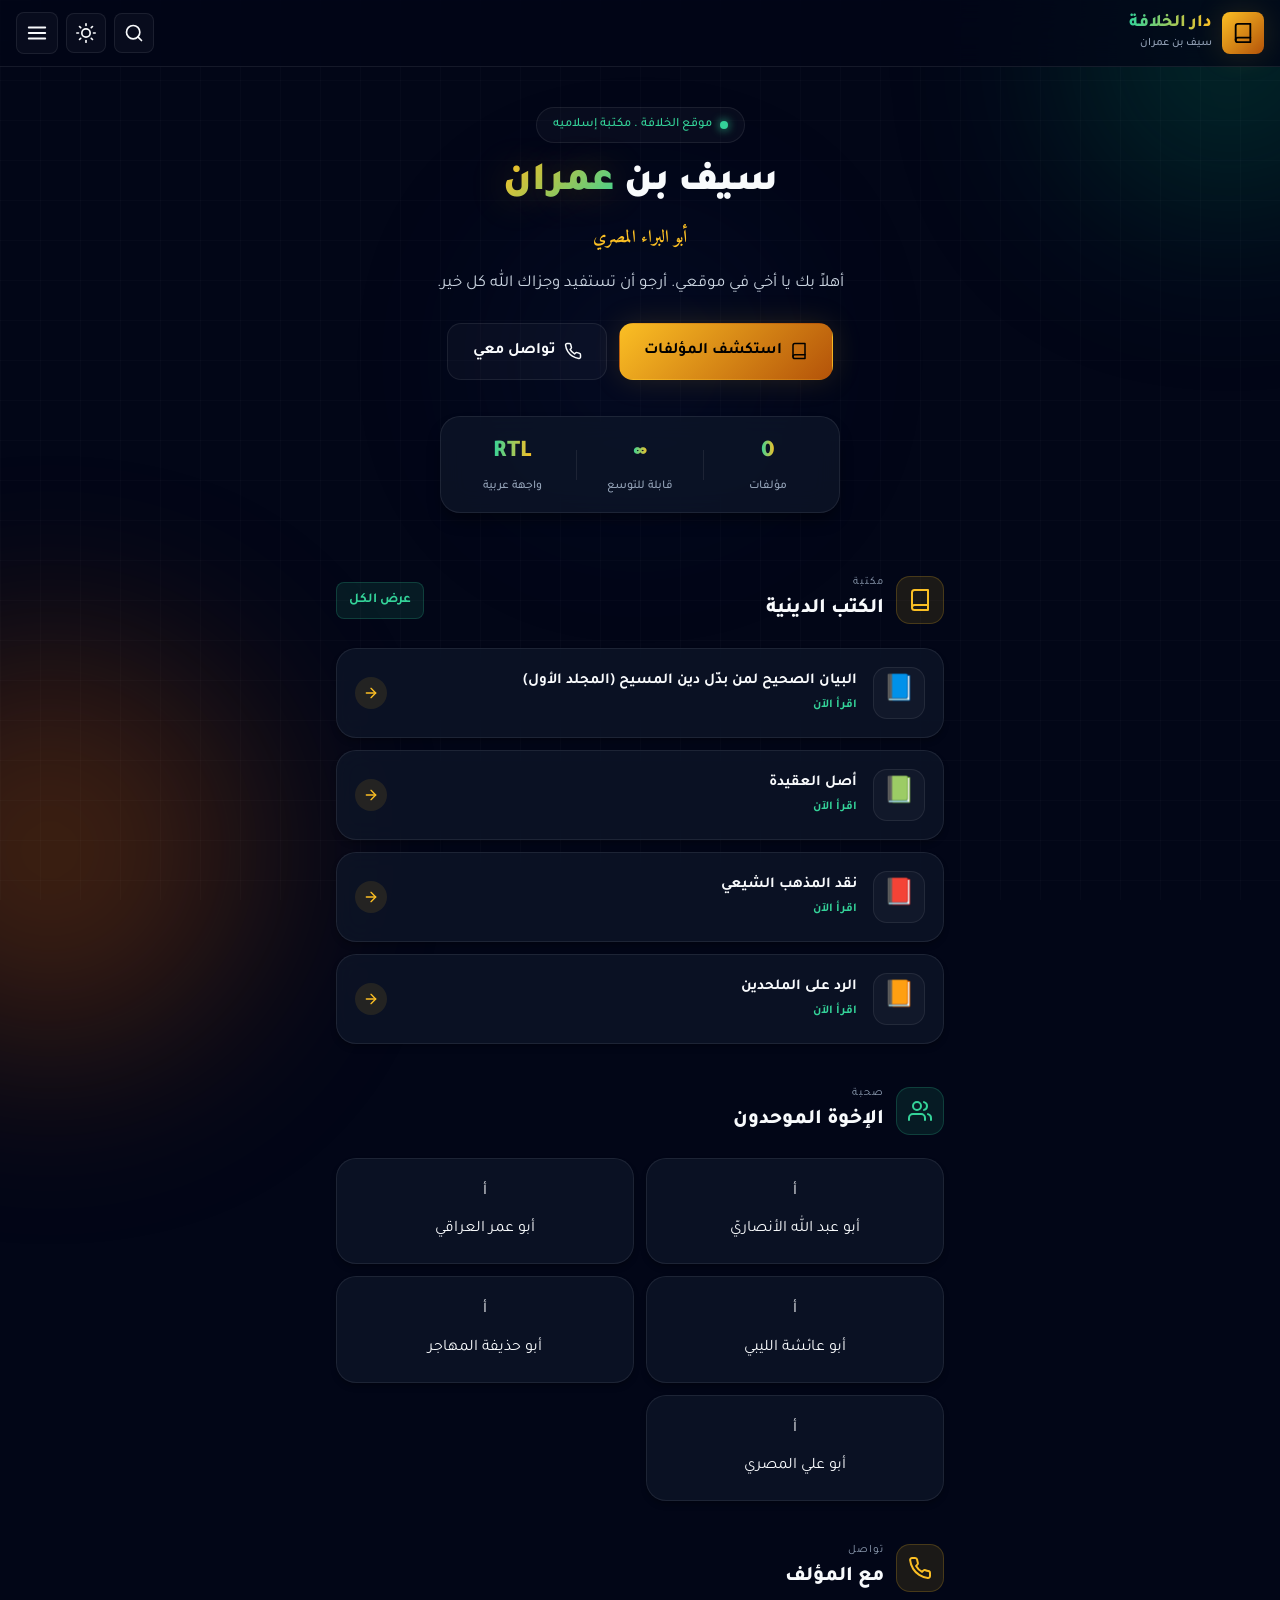
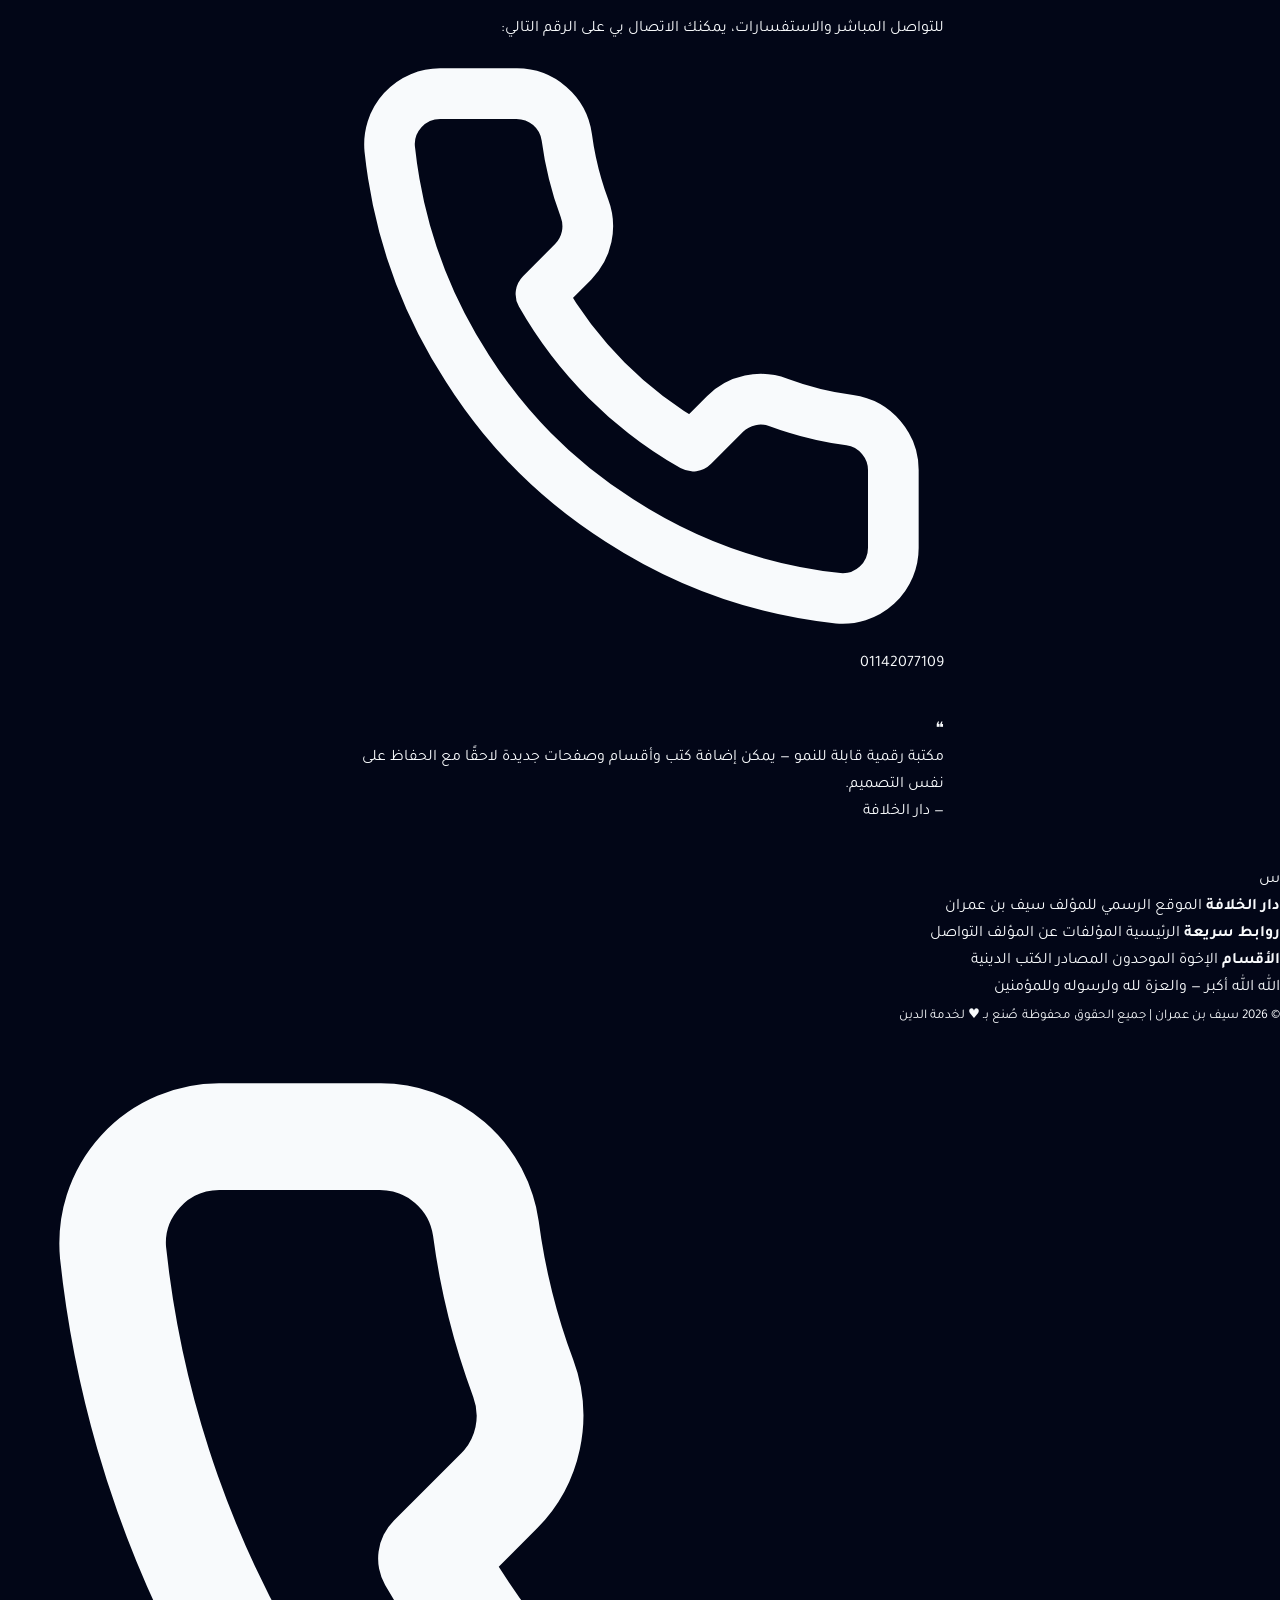
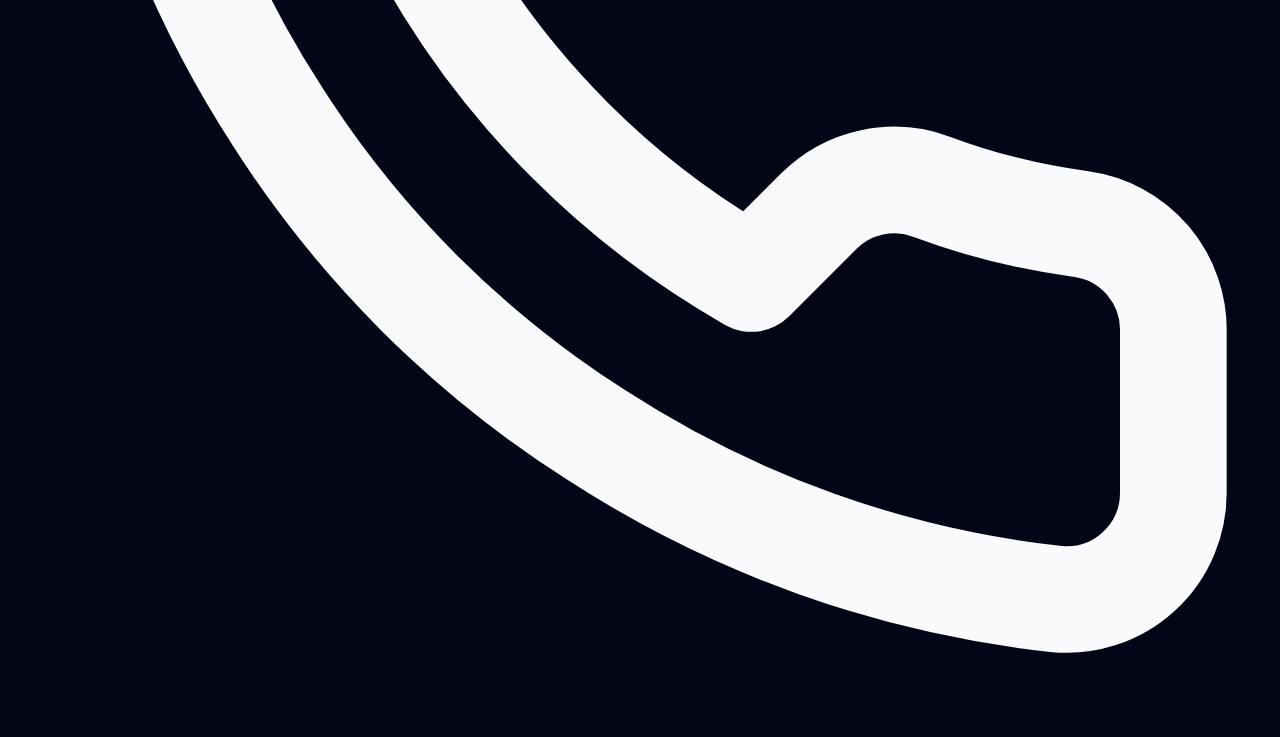
==== index.html @ 4c3873b1 "Update index.html" ====
<!doctype html>
<html lang="ar" dir="rtl">
<head>
    <meta charset="utf-8">
    <meta name="viewport" content="width=device-width, initial-scale=1, maximum-scale=5, viewport-fit=cover">
    <meta name="theme-color" content="#020617">
    <meta name="description" content="الموقع الرسمي للمؤلف سيف بن عمران (أبو البراء المصري) — مكتبة المؤلفات الدينية لدار الخلافة. كتب، بحوث، وصفحات تعريفية.">
    <meta name="author" content="سيف بن عمران">
    <meta name="keywords" content="سيف بن عمران, دار الخلافة, كتب دينية, البيان الصحيح, أصل العقيدة, نقد المذهب الشيعي, أبو البراء المصري">
    
    <!-- Open Graph -->
    <meta property="og:title" content="سيف بن عمران | دار الخلافة">
    <meta property="og:description" content="السلام عليكم ورحمة الله وبركاته ...اهلا بك يا أخي في موقع ( الخلافة ).">
    <meta property="og:type" content="website">
    <meta property="og:locale" content="ar_AR">
    
    <!-- Twitter Card -->
    <meta name="twitter:card" content="summary_large_image">
    <meta name="twitter:title" content="سيف بن عمران | دار الخلافة">
    <meta name="twitter:description" content="مكتبة المؤلفات الدينية لدار الخلافة.">
    
    <title>سيف بن عمران | دار الخلافة</title>
    <meta name="google-site-verification" content="6l58_MC2yCPOhpSE0dXZOY8DzZ9UnEq5woLL2YqtXmM" />
    <!-- الخطوط -->
    <link rel="preconnect" href="https://fonts.googleapis.com">
    <link rel="preconnect" href="https://fonts.gstatic.com" crossorigin>
    <link href="https://fonts.googleapis.com/css2?family=Tajawal:wght@400;500;700;800;900&family=Amiri:wght@400;700&display=swap" rel="stylesheet">
    
    <!-- ملف التصميم الرئيسي -->
    <link rel="stylesheet" href="style.css">
</head>
<body>

    <!-- ==========================================
         شاشة التحميل (Preloader)
         ========================================== -->
    <div id="preloader" class="preloader">
        <div class="preloader-content">
            <div class="preloader-logo">س</div>
            <div class="preloader-bar"><span></span></div>
            <p class="preloader-text">دار الخلافة</p>
        </div>
    </div>

    <!-- ==========================================
         شريط تقدم التمرير (Scroll Progress)
         ========================================== -->
    <div class="scroll-progress" id="scrollProgress"></div>

    <!-- ==========================================
         خلفيات متوهجة متحركة (Ambient Orbs)
         ========================================== -->
    <div class="ambient ambient-1"></div>
    <div class="ambient ambient-2"></div>
    <div class="ambient ambient-3"></div>
    <div class="grid-overlay"></div>

    <!-- ==========================================
         شريط التنقل العلوي (Header)
         ========================================== -->
    <header class="topbar" id="topbar">
        <a href="index.html" class="brand">
            <div class="logo-icon">
                <svg viewBox="0 0 24 24" fill="none" stroke="currentColor" stroke-width="2" stroke-linecap="round" stroke-linejoin="round">
                    <path d="M4 19.5A2.5 2.5 0 0 1 6.5 17H20"/>
                    <path d="M6.5 2H20v20H6.5A2.5 2.5 0 0 1 4 19.5v-15A2.5 2.5 0 0 1 6.5 2z"/>
                </svg>
            </div>
            <div class="logo-text">
                <h1>دار الخلافة</h1>
                <p>سيف بن عمران</p>
            </div>
        </a>
        
        <div class="header-actions">
            <button class="icon-btn" id="searchBtn" aria-label="بحث">
                <svg viewBox="0 0 24 24" fill="none" stroke="currentColor" stroke-width="2" stroke-linecap="round" stroke-linejoin="round">
                    <circle cx="11" cy="11" r="8"/>
                    <line x1="21" y1="21" x2="16.65" y2="16.65"/>
                </svg>
            </button>
            <button class="icon-btn theme-toggle" id="themeToggle" aria-label="تغيير المظهر">
                <svg viewBox="0 0 24 24" fill="none" stroke="currentColor" stroke-width="2" stroke-linecap="round" stroke-linejoin="round">
                    <circle cx="12" cy="12" r="5"/>
                    <line x1="12" y1="1" x2="12" y2="3"/>
                    <line x1="12" y1="21" x2="12" y2="23"/>
                    <line x1="4.22" y1="4.22" x2="5.64" y2="5.64"/>
                    <line x1="18.36" y1="18.36" x2="19.78" y2="19.78"/>
                    <line x1="1" y1="12" x2="3" y2="12"/>
                    <line x1="21" y1="12" x2="23" y2="12"/>
                    <line x1="4.22" y1="19.78" x2="5.64" y2="18.36"/>
                    <line x1="18.36" y1="5.64" x2="19.78" y2="4.22"/>
                </svg>
            </button>
            <button class="menu-btn" id="menuBtn" aria-label="فتح القائمة">
                <svg viewBox="0 0 24 24" fill="none" stroke="currentColor" stroke-width="2" stroke-linecap="round" stroke-linejoin="round">
                    <line x1="3" y1="12" x2="21" y2="12"/>
                    <line x1="3" y1="6" x2="21" y2="6"/>
                    <line x1="3" y1="18" x2="21" y2="18"/>
                </svg>
            </button>
        </div>
    </header>

    <!-- ==========================================
         القائمة الجانبية للهاتف (Mobile Nav)
         ========================================== -->
    <div class="nav-overlay" id="navOverlay"></div>
    <nav class="nav-menu" id="navMenu" aria-label="القائمة الرئيسية">
        <div class="nav-header">
            <div class="nav-logo">س</div>
            <div class="nav-title">
                <b>دار الخلافة</b>
                <small>سيف بن عمران</small>
            </div>
        </div>
        <div class="nav-links">
            <a href="index.html" class="active">
                <svg viewBox="0 0 24 24" fill="none" stroke="currentColor" stroke-width="2" stroke-linecap="round" stroke-linejoin="round"><path d="M3 9l9-7 9 7v11a2 2 0 0 1-2 2H5a2 2 0 0 1-2-2z"/><polyline points="9 22 9 12 15 12 15 22"/></svg>
                الرئيسية
            </a>
            <a href="books.html">
                <svg viewBox="0 0 24 24" fill="none" stroke="currentColor" stroke-width="2" stroke-linecap="round" stroke-linejoin="round"><path d="M4 19.5A2.5 2.5 0 0 1 6.5 17H20"/><path d="M6.5 2H20v20H6.5A2.5 2.5 0 0 1 4 19.5v-15A2.5 2.5 0 0 1 6.5 2z"/></svg>
                المؤلفات
            </a>
            <a href="about.html">
                <svg viewBox="0 0 24 24" fill="none" stroke="currentColor" stroke-width="2" stroke-linecap="round" stroke-linejoin="round"><path d="M20 21v-2a4 4 0 0 0-4-4H8a4 4 0 0 0-4 4v2"/><circle cx="12" cy="7" r="4"/></svg>
                عن المؤلف
            </a>
            <a href="brothers.html">
                <svg viewBox="0 0 24 24" fill="none" stroke="currentColor" stroke-width="2" stroke-linecap="round" stroke-linejoin="round"><path d="M17 21v-2a4 4 0 0 0-4-4H5a4 4 0 0 0-4 4v2"/><circle cx="9" cy="7" r="4"/><path d="M23 21v-2a4 4 0 0 0-3-3.87"/><path d="M16 3.13a4 4 0 0 1 0 7.75"/></svg>
                الإخوة الموحدون
            </a>
            <a href="contact.html">
                <svg viewBox="0 0 24 24" fill="none" stroke="currentColor" stroke-width="2" stroke-linecap="round" stroke-linejoin="round"><path d="M22 16.92v3a2 2 0 0 1-2.18 2 19.79 19.79 0 0 1-8.63-3.07 19.5 19.5 0 0 1-6-6 19.79 19.79 0 0 1-3.07-8.67A2 2 0 0 1 4.11 2h3a2 2 0 0 1 2 1.72c.127.96.361 1.903.7 2.81a2 2 0 0 1-.45 2.11L8.09 9.91a16 16 0 0 0 6 6l1.27-1.27a2 2 0 0 1 2.11-.45c.907.339 1.85.573 2.81.7A2 2 0 0 1 22 16.92z"/></svg>
                التواصل
            </a>
            <a href="news.html">
    <svg viewBox="0 0 24 24" fill="none" stroke="currentColor" stroke-width="2" stroke-linecap="round" stroke-linejoin="round"><path d="M4 22h16a2 2 0 0 0 2-2V4a2 2 0 0 0-2-2H8a2 2 0 0 0-2 2v16a2 2 0 0 1-2 2Zm0 0a2 2 0 0 1-2-2v-9c0-1.1.9-2 2-2h2"/><path d="M18 14h-8M15 18h-5M10 6h8v4h-8V6Z"/></svg>
    الأخبار الرسمية
                <a href="hadith.html">
    <svg viewBox="0 0 24 24" fill="none" stroke="currentColor" stroke-width="2" stroke-linecap="round" stroke-linejoin="round"><path d="M4 19.5A2.5 2.5 0 0 1 6.5 17H20"/><path d="M6.5 2H20v20H6.5A2.5 2.5 0 0 1 4 19.5v-15A2.5 2.5 0 0 1 6.5 2z"/></svg>
    مكتبة الأحاديث
                </a>
            </a>
        </div>
        <div class="nav-footer">
            <p>الله أكبر — والعزة لله</p>
        </div>
    </nav>

    <!-- ==========================================
         المحتوى الرئيسي (Main Content)
         ========================================== -->
    <main>

        <!-- ==========================================
             قسم الترحيب (Hero Section)
             ========================================== -->
        <section class="hero" id="hero">
            <div class="hero-badge">
                <span class="badge-dot"></span>
                موقع الخلافة . مكتبة إسلاميه
            </div>
            
            <h2 class="hero-title">
                سيف بن <span class="gradient-text">عمران</span>
            </h2>
            
            <p class="hero-subtitle">
                أبو البراء المصري
            </p>
            
            <p class="hero-welcome">
                أهلاً بك يا أخي في موقعي. أرجو أن تستفيد وجزاك الله كل خير.
            </p>
            
            <div class="hero-actions">
                <a href="books.html" class="btn btn-primary">
                    <svg viewBox="0 0 24 24" fill="none" stroke="currentColor" stroke-width="2" stroke-linecap="round" stroke-linejoin="round"><path d="M4 19.5A2.5 2.5 0 0 1 6.5 17H20"/><path d="M6.5 2H20v20H6.5A2.5 2.5 0 0 1 4 19.5v-15A2.5 2.5 0 0 1 6.5 2z"/></svg>
                    استكشف المؤلفات
                </a>
                <a href="contact.html" class="btn btn-ghost">
                    <svg viewBox="0 0 24 24" fill="none" stroke="currentColor" stroke-width="2" stroke-linecap="round" stroke-linejoin="round"><path d="M22 16.92v3a2 2 0 0 1-2.18 2 19.79 19.79 0 0 1-8.63-3.07 19.5 19.5 0 0 1-6-6 19.79 19.79 0 0 1-3.07-8.67A2 2 0 0 1 4.11 2h3a2 2 0 0 1 2 1.72c.127.96.361 1.903.7 2.81a2 2 0 0 1-.45 2.11L8.09 9.91a16 16 0 0 0 6 6l1.27-1.27a2 2 0 0 1 2.11-.45c.907.339 1.85.573 2.81.7A2 2 0 0 1 22 16.92z"/></svg>
                    تواصل معي
                </a>
            </div>
        
            <!-- إحصائيات سريعة -->
            <div class="hero-stats">
                <div class="stat-item">
                    <span class="stat-number" data-count="3">0</span>
                    <span class="stat-label">مؤلفات</span>
                </div>
                <div class="stat-divider"></div>
                <div class="stat-item">
                    <span class="stat-number">∞</span>
                    <span class="stat-label">قابلة للتوسع</span>
                </div>
                <div class="stat-divider"></div>
                <div class="stat-item">
                    <span class="stat-number">RTL</span>
                    <span class="stat-label">واجهة عربية</span>
                </div>
            </div>
        </section>

        <!-- ==========================================
             قسم الكتب الدينية (Books Section)
             ========================================== -->
        <section class="section" id="books-section">
            <div class="section-header">
                <div class="section-icon-wrap">
                    <svg viewBox="0 0 24 24" fill="none" stroke="currentColor" stroke-width="2" stroke-linecap="round" stroke-linejoin="round">
                        <path d="M4 19.5A2.5 2.5 0 0 1 6.5 17H20"/>
                        <path d="M6.5 2H20v20H6.5A2.5 2.5 0 0 1 4 19.5v-15A2.5 2.5 0 0 1 6.5 2z"/>
                    </svg>
                </div>
                <div class="section-title-wrap">
                    <span class="section-kicker">مكتبة</span>
                    <h3 class="section-title">الكتب الدينية</h3>
                </div>
                <a href="books.html" class="section-link">عرض الكل</a>
            </div>
            
            <div class="books-grid" id="booksContainer">
                <!-- يتم تعبئة أزرار الكتب تلقائيًا عبر JavaScript من config.js -->
            </div>
        </section>

        <!-- ==========================================
             قسم الإخوة الموحدين (Brothers Section)
             ========================================== -->
        <section class="section" id="brothers-section">
            <div class="section-header">
                <div class="section-icon-wrap emerald">
                    <svg viewBox="0 0 24 24" fill="none" stroke="currentColor" stroke-width="2" stroke-linecap="round" stroke-linejoin="round">
                        <path d="M17 21v-2a4 4 0 0 0-4-4H5a4 4 0 0 0-4 4v2"/>
                        <circle cx="9" cy="7" r="4"/>
                        <path d="M23 21v-2a4 4 0 0 0-3-3.87"/>
                        <path d="M16 3.13a4 4 0 0 1 0 7.75"/>
                    </svg>
                </div>
                <div class="section-title-wrap">
                    <span class="section-kicker">صحبة</span>
                    <h3 class="section-title">الإخوة الموحدون</h3>
                </div>
            </div>
            
            <div class="brothers-grid" id="brothersContainer">
                <!-- يتم تعبئة أسماء الإخوة تلقائيًا عبر JavaScript من config.js -->
            </div>
        </section>

        <!-- ==========================================
             قسم التواصل (Contact Section)
             ========================================== -->
        <section class="section" id="contact-section">
            <div class="section-header">
                <div class="section-icon-wrap gold">
                    <svg viewBox="0 0 24 24" fill="none" stroke="currentColor" stroke-width="2" stroke-linecap="round" stroke-linejoin="round">
                        <path d="M22 16.92v3a2 2 0 0 1-2.18 2 19.79 19.79 0 0 1-8.63-3.07 19.5 19.5 0 0 1-6-6 19.79 19.79 0 0 1-3.07-8.67A2 2 0 0 1 4.11 2h3a2 2 0 0 1 2 1.72c.127.96.361 1.903.7 2.81a2 2 0 0 1-.45 2.11L8.09 9.91a16 16 0 0 0 6 6l1.27-1.27a2 2 0 0 1 2.11-.45c.907.339 1.85.573 2.81.7A2 2 0 0 1 22 16.92z"/>
                    </svg>
                </div>
                <div class="section-title-wrap">
                    <span class="section-kicker">تواصل</span>
                    <h3 class="section-title">مع المؤلف</h3>
                </div>
            </div>
            
            <div class="contact-card">
                <p class="contact-desc">
                    للتواصل المباشر والاستفسارات، يمكنك الاتصال بي على الرقم التالي:
                </p>
                <a href="#" id="phoneContainer" class="contact-btn">
                    <!-- يتم تعبئة الرقم تلقائيًا عبر JavaScript -->
                </a>
            </div>
        </section>

        <!-- ==========================================
             قسم الاقتباس (Quote Section)
             ========================================== -->
        <section class="quote-section">
            <div class="quote-icon">❝</div>
            <p class="quote-text">مكتبة رقمية قابلة للنمو — يمكن إضافة كتب وأقسام وصفحات جديدة لاحقًا مع الحفاظ على نفس التصميم.</p>
            <span class="quote-author">— دار الخلافة</span>
        </section>

    </main>

    <!-- ==========================================
         التذييل (Footer)
         ========================================== -->
    <footer class="footer">
        <div class="footer-grid">
            <div class="footer-brand">
                <div class="footer-logo">س</div>
                <b>دار الخلافة</b>
                <span>الموقع الرسمي للمؤلف سيف بن عمران</span>
            </div>
            <div class="footer-links">
                <b>روابط سريعة</b>
                <a href="index.html">الرئيسية</a>
                <a href="books.html">المؤلفات</a>
                <a href="about.html">عن المؤلف</a>
                <a href="contact.html">التواصل</a>
            </div>
            <div class="footer-links">
                <b>الأقسام</b>
                <a href="brothers.html">الإخوة الموحدون</a>
                <a href="sources.html">المصادر</a>
                <a href="books.html">الكتب الدينية</a>
            </div>
        </div>
        <div class="footer-quote">
            <span>ﷲ</span>
            الله أكبر — والعزة لله ولرسوله وللمؤمنين
        </div>
        <div class="footer-bottom">
            <small>© <span id="year"></span> سيف بن عمران | جميع الحقوق محفوظة</small>
            <small>صُنع بـ <span class="heart">♥</span> لخدمة الدين</small>
        </div>
    </footer>

    <!-- ==========================================
         الأزرار العائمة (Floating Buttons)
         ========================================== -->
    <a href="tel:01142077109" class="fab fab-contact" id="fabContact" aria-label="اتصال سريع">
        <svg viewBox="0 0 24 24" fill="none" stroke="currentColor" stroke-width="2" stroke-linecap="round" stroke-linejoin="round">
            <path d="M22 16.92v3a2 2 0 0 1-2.18 2 19.79 19.79 0 0 1-8.63-3.07 19.5 19.5 0 0 1-6-6 19.79 19.79 0 0 1-3.07-8.67A2 2 0 0 1 4.11 2h3a2 2 0 0 1 2 1.72c.127.96.361 1.903.7 2.81a2 2 0 0 1-.45 2.11L8.09 9.91a16 16 0 0 0 6 6l1.27-1.27a2 2 0 0 1 2.11-.45c.907.339 1.85.573 2.81.7A2 2 0 0 1 22 16.92z"/>
        </svg>
    </a>
    
    <button class="fab fab-top" id="backToTop" aria-label="العودة للأعلى">
        <svg viewBox="0 0 24 24" fill="none" stroke="currentColor" stroke-width="2" stroke-linecap="round" stroke-linejoin="round">
            <line x1="12" y1="19" x2="12" y2="5"/>
            <polyline points="5 12 12 5 19 12"/>
        </svg>
    </button>

    <!-- ==========================================
         ملفات البرمجة (JavaScript)
         ========================================== -->
    <script src="config.js"></script>
    <script src="main.js"></script>

</body>
</html>
---- style.css ----
/* ==========================================
   style.css — التصميم الرئيسي لموقع دار الخلافة
   ========================================== */

/* ==========================================
   1. المتغيرات الأساسية (الألوان والظلال)
   ========================================== */
:root {
    /* ألوان الوضع الداكن (الافتراضي) */
    --bg-primary: #020617;
    --bg-secondary: #0f172a;
    --bg-card: rgba(15, 23, 42, 0.7);
    --bg-glass: rgba(255, 255, 255, 0.03);
    
    --gold-light: #fbbf24;
    --gold-main: #f59e0b;
    --gold-dark: #b45309;
    --gold-glow: rgba(251, 191, 36, 0.3);
    
    --emerald-light: #34d399;
    --emerald-main: #10b981;
    --emerald-dark: #047857;
    --emerald-glow: rgba(52, 211, 153, 0.3);
    
    --text-primary: #f8fafc;
    --text-secondary: #cbd5e1;
    --text-muted: #94a3b8;
    
    --border-color: rgba(255, 255, 255, 0.08);
    --border-glow: rgba(251, 191, 36, 0.2);
    
    --shadow-sm: 0 4px 6px -1px rgba(0, 0, 0, 0.3);
    --shadow-md: 0 10px 15px -3px rgba(0, 0, 0, 0.4);
    --shadow-lg: 0 20px 25px -5px rgba(0, 0, 0, 0.5);
    --shadow-glow: 0 0 30px rgba(251, 191, 36, 0.15);
    
    --radius-sm: 8px;
    --radius-md: 14px;
    --radius-lg: 20px;
    --radius-xl: 28px;
    
    --font-main: 'Tajawal', system-ui, -apple-system, sans-serif;
    --font-quran: 'Amiri', serif;
    
    --transition: 0.3s cubic-bezier(0.4, 0, 0.2, 1);
}

/* ==========================================
   2. الوضع الفاتح (Light Mode)
   ========================================== */
body.light-mode {
    --bg-primary: #f8fafc;
    --bg-secondary: #e2e8f0;
    --bg-card: rgba(255, 255, 255, 0.8);
    --bg-glass: rgba(0, 0, 0, 0.03);
    --text-primary: #0f172a;
    --text-secondary: #334155;
    --text-muted: #64748b;
    --border-color: rgba(0, 0, 0, 0.08);
    --shadow-sm: 0 4px 6px -1px rgba(0, 0, 0, 0.1);
    --shadow-md: 0 10px 15px -3px rgba(0, 0, 0, 0.15);
    --shadow-lg: 0 20px 25px -5px rgba(0, 0, 0, 0.2);
}

/* ==========================================
   3. إعادة الضبط الأساسية (Reset)
   ========================================== */
* {
    margin: 0;
    padding: 0;
    box-sizing: border-box;
    -webkit-tap-highlight-color: transparent;
}

html {
    scroll-behavior: smooth;
    -webkit-text-size-adjust: 100%;
}

body {
    font-family: var(--font-main);
    background-color: var(--bg-primary);
    color: var(--text-primary);
    line-height: 1.7;
    overflow-x: hidden;
    position: relative;
    min-height: 100vh;
    transition: background-color 0.5s ease, color 0.5s ease;
}

a {
    color: inherit;
    text-decoration: none;
    transition: color var(--transition);
}

ul {
    list-style: none;
}

img, svg {
    display: block;
    max-width: 100%;
}

button {
    font-family: inherit;
    cursor: pointer;
    border: none;
    background: none;
    color: inherit;
}

/* ==========================================
   4. شريط تقدم التمرير (Scroll Progress)
   ========================================== */
.scroll-progress {
    position: fixed;
    top: 0;
    right: 0;
    width: 0%;
    height: 3px;
    background: linear-gradient(to left, var(--gold-light), var(--emerald-light));
    z-index: 9999;
    transition: width 0.1s linear;
    box-shadow: 0 0 10px var(--gold-glow);
}

/* ==========================================
   5. شاشة التحميل (Preloader)
   ========================================== */
.preloader {
    position: fixed;
    inset: 0;
    background: var(--bg-primary);
    z-index: 10000;
    display: flex;
    align-items: center;
    justify-content: center;
    transition: opacity 0.6s ease, visibility 0.6s ease;
}

.preloader.hidden {
    opacity: 0;
    visibility: hidden;
    pointer-events: none;
}

.preloader-content {
    text-align: center;
}

.preloader-logo {
    font-size: 4rem;
    font-weight: 900;
    background: linear-gradient(135deg, var(--gold-light), var(--emerald-light));
    -webkit-background-clip: text;
    -webkit-text-fill-color: transparent;
    background-clip: text;
    margin-bottom: 20px;
    animation: pulseLogo 1.5s ease-in-out infinite;
}

.preloader-bar {
    width: 150px;
    height: 4px;
    background: rgba(255, 255, 255, 0.1);
    border-radius: 4px;
    overflow: hidden;
    margin: 0 auto 15px;
}

.preloader-bar span {
    display: block;
    width: 50%;
    height: 100%;
    background: linear-gradient(to left, var(--gold-light), var(--emerald-light));
    border-radius: 4px;
    animation: loadingBar 1.2s ease-in-out infinite;
}

.preloader-text {
    color: var(--text-muted);
    font-size: 0.9rem;
    letter-spacing: 1px;
}

@keyframes pulseLogo {
    0%, 100% { transform: scale(1); opacity: 1; }
    50% { transform: scale(1.1); opacity: 0.8; }
}

@keyframes loadingBar {
    0% { transform: translateX(100%); }
    100% { transform: translateX(-200%); }
}

/* ==========================================
   6. الخلفيات المتوهجة (Ambient Orbs)
   ========================================== */
.ambient {
    position: fixed;
    border-radius: 50%;
    filter: blur(100px);
    z-index: -1;
    pointer-events: none;
    opacity: 0.35;
    will-change: transform;
}

.ambient-1 {
    width: 300px;
    height: 300px;
    background: var(--emerald-dark);
    top: -100px;
    right: -100px;
    animation: floatOrb 12s ease-in-out infinite alternate;
}

.ambient-2 {
    width: 400px;
    height: 400px;
    background: var(--gold-dark);
    bottom: -150px;
    left: -150px;
    animation: floatOrb 15s ease-in-out infinite alternate-reverse;
}

.ambient-3 {
    width: 250px;
    height: 250px;
    background: #1e3a8a;
    top: 40%;
    left: 50%;
    transform: translate(-50%, -50%);
    animation: floatOrb 18s ease-in-out infinite alternate;
    opacity: 0.15;
}

@keyframes floatOrb {
    0% { transform: translate(0, 0) scale(1); }
    100% { transform: translate(40px, 40px) scale(1.15); }
}

/* شبكة خفيفة في الخلفية */
.grid-overlay {
    position: fixed;
    inset: 0;
    background-image: 
        linear-gradient(rgba(255, 255, 255, 0.02) 1px, transparent 1px),
        linear-gradient(90deg, rgba(255, 255, 255, 0.02) 1px, transparent 1px);
    background-size: 40px 40px;
    z-index: -1;
    pointer-events: none;
}

/* ==========================================
   7. شريط التنقل العلوي (Topbar)
   ========================================== */
.topbar {
    position: sticky;
    top: 0;
    z-index: 1000;
    display: flex;
    align-items: center;
    justify-content: space-between;
    padding: 12px 16px;
    background: rgba(2, 6, 23, 0.75);
    backdrop-filter: blur(16px);
    -webkit-backdrop-filter: blur(16px);
    border-bottom: 1px solid var(--border-color);
    transition: background var(--transition), border-color var(--transition);
}

body.light-mode .topbar {
    background: rgba(248, 250, 252, 0.8);
}

.brand {
    display: flex;
    align-items: center;
    gap: 10px;
}

.logo-icon {
    width: 42px;
    height: 42px;
    display: flex;
    align-items: center;
    justify-content: center;
    background: linear-gradient(135deg, var(--gold-light), var(--gold-dark));
    border-radius: var(--radius-sm);
    color: #000;
    font-weight: 900;
    font-size: 1.2rem;
    box-shadow: var(--shadow-glow);
    transition: transform var(--transition);
}

.logo-icon svg {
    width: 22px;
    height: 22px;
    stroke: #000;
}

.brand:active .logo-icon {
    transform: scale(0.95);
}

.logo-text h1 {
    font-size: 1.1rem;
    font-weight: 800;
    background: linear-gradient(to left, var(--gold-light), var(--emerald-light));
    -webkit-background-clip: text;
    -webkit-text-fill-color: transparent;
    background-clip: text;
    margin-bottom: 0;
    line-height: 1.2;
}

.logo-text p {
    font-size: 0.7rem;
    color: var(--text-muted);
    font-weight: 500;
}

.header-actions {
    display: flex;
    align-items: center;
    gap: 8px;
}

.icon-btn {
    width: 40px;
    height: 40px;
    display: flex;
    align-items: center;
    justify-content: center;
    border-radius: var(--radius-sm);
    background: var(--bg-glass);
    border: 1px solid var(--border-color);
    color: var(--text-primary);
    transition: all var(--transition);
}

.icon-btn svg {
    width: 20px;
    height: 20px;
}

.icon-btn:active {
    transform: scale(0.92);
    background: rgba(251, 191, 36, 0.15);
    border-color: var(--gold-light);
    color: var(--gold-light);
}

.menu-btn {
    width: 42px;
    height: 42px;
    display: flex;
    align-items: center;
    justify-content: center;
    border-radius: var(--radius-sm);
    background: var(--bg-glass);
    border: 1px solid var(--border-color);
    color: var(--text-primary);
    transition: all var(--transition);
}

.menu-btn svg {
    width: 22px;
    height: 22px;
}

.menu-btn:active {
    transform: scale(0.92);
    background: rgba(251, 191, 36, 0.15);
    border-color: var(--gold-light);
    color: var(--gold-light);
}

/* ==========================================
   8. القائمة الجانبية للهاتف (Mobile Nav)
   ========================================== */
.nav-overlay {
    position: fixed;
    inset: 0;
    background: rgba(0, 0, 0, 0.6);
    backdrop-filter: blur(4px);
    -webkit-backdrop-filter: blur(4px);
    z-index: 1998;
    opacity: 0;
    visibility: hidden;
    transition: opacity var(--transition), visibility var(--transition);
}

.nav-overlay.active {
    opacity: 1;
    visibility: visible;
}

.nav-menu {
    position: fixed;
    top: 0;
    right: -100%;
    width: 300px;
    max-width: 85vw;
    height: 100vh;
    background: var(--bg-secondary);
    backdrop-filter: blur(20px);
    -webkit-backdrop-filter: blur(20px);
    z-index: 1999;
    padding: 20px;
    display: flex;
    flex-direction: column;
    gap: 20px;
    transition: right 0.4s cubic-bezier(0.4, 0, 0.2, 1);
    border-left: 1px solid var(--border-color);
    box-shadow: -10px 0 30px rgba(0, 0, 0, 0.5);
    overflow-y: auto;
}

.nav-menu.active {
    right: 0;
}

.nav-header {
    display: flex;
    align-items: center;
    gap: 12px;
    padding-bottom: 20px;
    border-bottom: 1px solid var(--border-color);
}

.nav-logo {
    width: 45px;
    height: 45px;
    display: flex;
    align-items: center;
    justify-content: center;
    background: linear-gradient(135deg, var(--gold-light), var(--gold-dark));
    border-radius: var(--radius-sm);
    color: #000;
    font-weight: 900;
    font-size: 1.3rem;
}

.nav-title b {
    display: block;
    font-size: 1rem;
    color: var(--text-primary);
}

.nav-title small {
    display: block;
    font-size: 0.75rem;
    color: var(--text-muted);
}

.nav-links {
    display: flex;
    flex-direction: column;
    gap: 4px;
}

.nav-links a {
    display: flex;
    align-items: center;
    gap: 12px;
    padding: 14px 16px;
    border-radius: var(--radius-sm);
    color: var(--text-secondary);
    font-weight: 500;
    transition: all var(--transition);
    position: relative;
    overflow: hidden;
}

.nav-links a svg {
    width: 20px;
    height: 20px;
    flex-shrink: 0;
    color: var(--gold-light);
    transition: transform var(--transition);
}

.nav-links a:hover,
.nav-links a:active {
    background: var(--bg-glass);
    color: var(--gold-light);
    padding-right: 20px;
}

.nav-links a:hover svg {
    transform: scale(1.1);
}

.nav-links a.active {
    background: rgba(251, 191, 36, 0.1);
    color: var(--gold-light);
    border-right: 3px solid var(--gold-light);
}

.nav-footer {
    margin-top: auto;
    padding-top: 20px;
    border-top: 1px solid var(--border-color);
    text-align: center;
    color: var(--text-muted);
    font-size: 0.85rem;
    font-family: var(--font-quran);
}

/* ==========================================
   9. المحتوى الرئيسي (Main)
   ========================================== */
main {
    max-width: 640px;
    margin: 0 auto;
    padding: 0 16px 40px;
    display: flex;
    flex-direction: column;
    gap: 40px;
}

/* ==========================================
   10. قسم الترحيب (Hero Section)
   ========================================== */
.hero {
    text-align: center;
    padding: 40px 0 20px;
    display: flex;
    flex-direction: column;
    align-items: center;
    gap: 16px;
}

.hero-badge {
    display: inline-flex;
    align-items: center;
    gap: 8px;
    padding: 6px 16px;
    border-radius: 50px;
    background: var(--bg-glass);
    border: 1px solid var(--border-color);
    color: var(--emerald-light);
    font-size: 0.8rem;
    font-weight: 500;
}

.badge-dot {
    width: 8px;
    height: 8px;
    border-radius: 50%;
    background: var(--emerald-light);
    box-shadow: 0 0 10px var(--emerald-light);
    animation: pulseDot 2s infinite;
}

@keyframes pulseDot {
    0%, 100% { opacity: 1; transform: scale(1); }
    50% { opacity: 0.5; transform: scale(1.2); }
}

.hero-title {
    font-size: 2.5rem;
    font-weight: 900;
    line-height: 1.2;
    color: var(--text-primary);
    letter-spacing: -0.5px;
}

.gradient-text {
    background: linear-gradient(135deg, var(--gold-light), var(--emerald-light));
    -webkit-background-clip: text;
    -webkit-text-fill-color: transparent;
    background-clip: text;
    text-shadow: 0 0 40px var(--gold-glow);
}

.hero-subtitle {
    font-size: 1.1rem;
    font-weight: 600;
    color: var(--gold-light);
    font-family: var(--font-quran);
}

.hero-welcome {
    font-size: 1.05rem;
    color: var(--text-secondary);
    max-width: 450px;
    line-height: 1.8;
}

.hero-actions {
    display: flex;
    flex-wrap: wrap;
    justify-content: center;
    gap: 12px;
    margin-top: 8px;
    width: 100%;
}

.btn {
    display: inline-flex;
    align-items: center;
    justify-content: center;
    gap: 8px;
    padding: 14px 24px;
    border-radius: var(--radius-md);
    font-size: 1rem;
    font-weight: 700;
    transition: all var(--transition);
    border: 1px solid transparent;
    min-width: 160px;
}

.btn svg {
    width: 18px;
    height: 18px;
}

.btn-primary {
    background: linear-gradient(135deg, var(--gold-light), var(--gold-dark));
    color: #000;
    box-shadow: var(--shadow-glow);
}

.btn-primary:active {
    transform: scale(0.97);
    box-shadow: 0 0 15px rgba(251, 191, 36, 0.5);
}

.btn-ghost {
    background: var(--bg-glass);
    border-color: var(--border-color);
    color: var(--text-primary);
}

.btn-ghost:active {
    transform: scale(0.97);
    background: rgba(52, 211, 153, 0.1);
    border-color: var(--emerald-light);
    color: var(--emerald-light);
}

.hero-stats {
    display: flex;
    align-items: center;
    justify-content: center;
    gap: 16px;
    margin-top: 20px;
    padding: 16px 24px;
    background: var(--bg-card);
    border: 1px solid var(--border-color);
    border-radius: var(--radius-lg);
    backdrop-filter: blur(12px);
    -webkit-backdrop-filter: blur(12px);
    box-shadow: var(--shadow-md);
    width: 100%;
    max-width: 400px;
}

.stat-item {
    display: flex;
    flex-direction: column;
    align-items: center;
    gap: 2px;
    flex: 1;
}

.stat-number {
    font-size: 1.5rem;
    font-weight: 900;
    background: linear-gradient(to left, var(--gold-light), var(--emerald-light));
    -webkit-background-clip: text;
    -webkit-text-fill-color: transparent;
    background-clip: text;
}

.stat-label {
    font-size: 0.75rem;
    color: var(--text-muted);
    font-weight: 500;
}

.stat-divider {
    width: 1px;
    height: 30px;
    background: var(--border-color);
}

/* ==========================================
   11. الأقسام (Sections)
   ========================================== */
.section {
    display: flex;
    flex-direction: column;
    gap: 20px;
}

.section-header {
    display: flex;
    align-items: center;
    gap: 12px;
}

.section-icon-wrap {
    width: 48px;
    height: 48px;
    display: flex;
    align-items: center;
    justify-content: center;
    border-radius: var(--radius-md);
    background: rgba(251, 191, 36, 0.1);
    border: 1px solid rgba(251, 191, 36, 0.2);
    color: var(--gold-light);
    flex-shrink: 0;
}

.section-icon-wrap svg {
    width: 24px;
    height: 24px;
}

.section-icon-wrap.emerald {
    background: rgba(52, 211, 153, 0.1);
    border-color: rgba(52, 211, 153, 0.2);
    color: var(--emerald-light);
}

.section-icon-wrap.gold {
    background: rgba(251, 191, 36, 0.1);
    border-color: rgba(251, 191, 36, 0.2);
    color: var(--gold-light);
}

.section-title-wrap {
    display: flex;
    flex-direction: column;
    flex: 1;
}

.section-kicker {
    font-size: 0.7rem;
    color: var(--text-muted);
    text-transform: uppercase;
    letter-spacing: 1px;
}

.section-title {
    font-size: 1.3rem;
    font-weight: 800;
    color: var(--text-primary);
}

.section-link {
    font-size: 0.85rem;
    color: var(--emerald-light);
    font-weight: 600;
    padding: 6px 12px;
    border-radius: var(--radius-sm);
    background: rgba(52, 211, 153, 0.1);
    border: 1px solid rgba(52, 211, 153, 0.2);
    transition: all var(--transition);
    white-space: nowrap;
}

.section-link:active {
    transform: scale(0.95);
    background: rgba(52, 211, 153, 0.2);
}

/* ==========================================
   12. شبكة الكتب (Books Grid)
   ========================================== */
.books-grid {
    display: flex;
    flex-direction: column;
    gap: 12px;
}

.book-card {
    display: flex;
    align-items: center;
    gap: 16px;
    padding: 18px;
    background: var(--bg-card);
    border: 1px solid var(--border-color);
    border-radius: var(--radius-lg);
    backdrop-filter: blur(12px);
    -webkit-backdrop-filter: blur(12px);
    box-shadow: var(--shadow-sm);
    transition: all var(--transition);
    position: relative;
    overflow: hidden;
    opacity: 1; /* تم التعديل: إظهار البطاقة دائماً */
    transform: translateY(0);
}

.book-card::before {
    content: '';
    position: absolute;
    top: 0;
    left: -100%;
    width: 100%;
    height: 100%;
    background: linear-gradient(90deg, transparent, rgba(52, 211, 153, 0.1), transparent);
    transition: left 0.6s ease;
    pointer-events: none;
}

.book-card:hover::before,
.book-card:active::before {
    left: 100%;
}

.book-card:active {
    transform: scale(0.98);
    border-color: var(--emerald-light);
    box-shadow: 0 0 20px rgba(52, 211, 153, 0.2);
}

.book-icon {
    width: 52px;
    height: 52px;
    display: flex;
    align-items: center;
    justify-content: center;
    font-size: 1.6rem;
    background: var(--bg-glass);
    border-radius: var(--radius-md);
    border: 1px solid var(--border-color);
    flex-shrink: 0;
}

.book-info {
    flex: 1;
    display: flex;
    flex-direction: column;
    gap: 4px;
}

.book-title {
    font-size: 0.95rem;
    font-weight: 700;
    color: var(--text-primary);
    line-height: 1.4;
}

.book-cta {
    font-size: 0.75rem;
    color: var(--emerald-light);
    font-weight: 600;
}

.book-arrow {
    width: 32px;
    height: 32px;
    display: flex;
    align-items: center;
    justify-content: center;
    border-radius: 50%;
    background: rgba(251, 191, 36, 0.1);
    color: var(--gold-light);
    flex-shrink: 0;
    transition: all var(--transition);
}

.book-arrow svg {
    width: 16px;
    height: 16px;
}

.book-card:hover .book-arrow,
.book-card:active .book-arrow {
    background: var(--gold-light);
    color: #000;
    transform: translateX(-4px);
}

/* ==========================================
   13. شبكة الإخوة (Brothers Grid)
   ========================================== */
.brothers-grid {
    display: grid;
    grid-template-columns: repeat(2, 1fr);
    gap: 12px;
}

.brother-card {
    display: flex;
    flex-direction: column;
    align-items: center;
    gap: 10px;
    padding: 20px 12px;
    background: var(--bg-card);
    border: 1px solid var(--border-color);
    border-radius: var(--radius-lg);
    backdrop-filter: blur(12px);
    -webkit-backdrop-filter: blur(12px);
    box-shadow: var(--shadow-sm);
    transition: all var(--transition);
    opacity: 1; /* تم التعديل: إظهار 
/* تنبيه الكتب */
.books-note {
    display: flex;
    align-items: flex-start;
    gap: 12px;
    padding: 16px;
    background: rgba(251, 191, 36, 0.08);
    border: 1px solid rgba(251, 191, 36, 0.25);
    border-radius: 20px;
    margin-bottom: 12px;
    backdrop-filter: blur(12px);
    -webkit-backdrop-filter: blur(12px);
}
.books-note-icon {
    font-size: 1.4rem;
    color: #fbbf24;
    flex-shrink: 0;
    line-height: 1;
    margin-top: 2px;
}
.books-note-text {
    font-size: 0.85rem;
    color: #cbd5e1;
    line-height: 1.7;
    flex: 1;
}
.books-note-text b {
    color: #fbbf24;
}

/* وضع النهار */
body.light-mode .books-note {
    background: rgba(251, 191, 36, 0.12);
    border-color: rgba(180, 83, 9, 0.3);
}
body.light-mode .books-note-text {
    color: #334155;
}
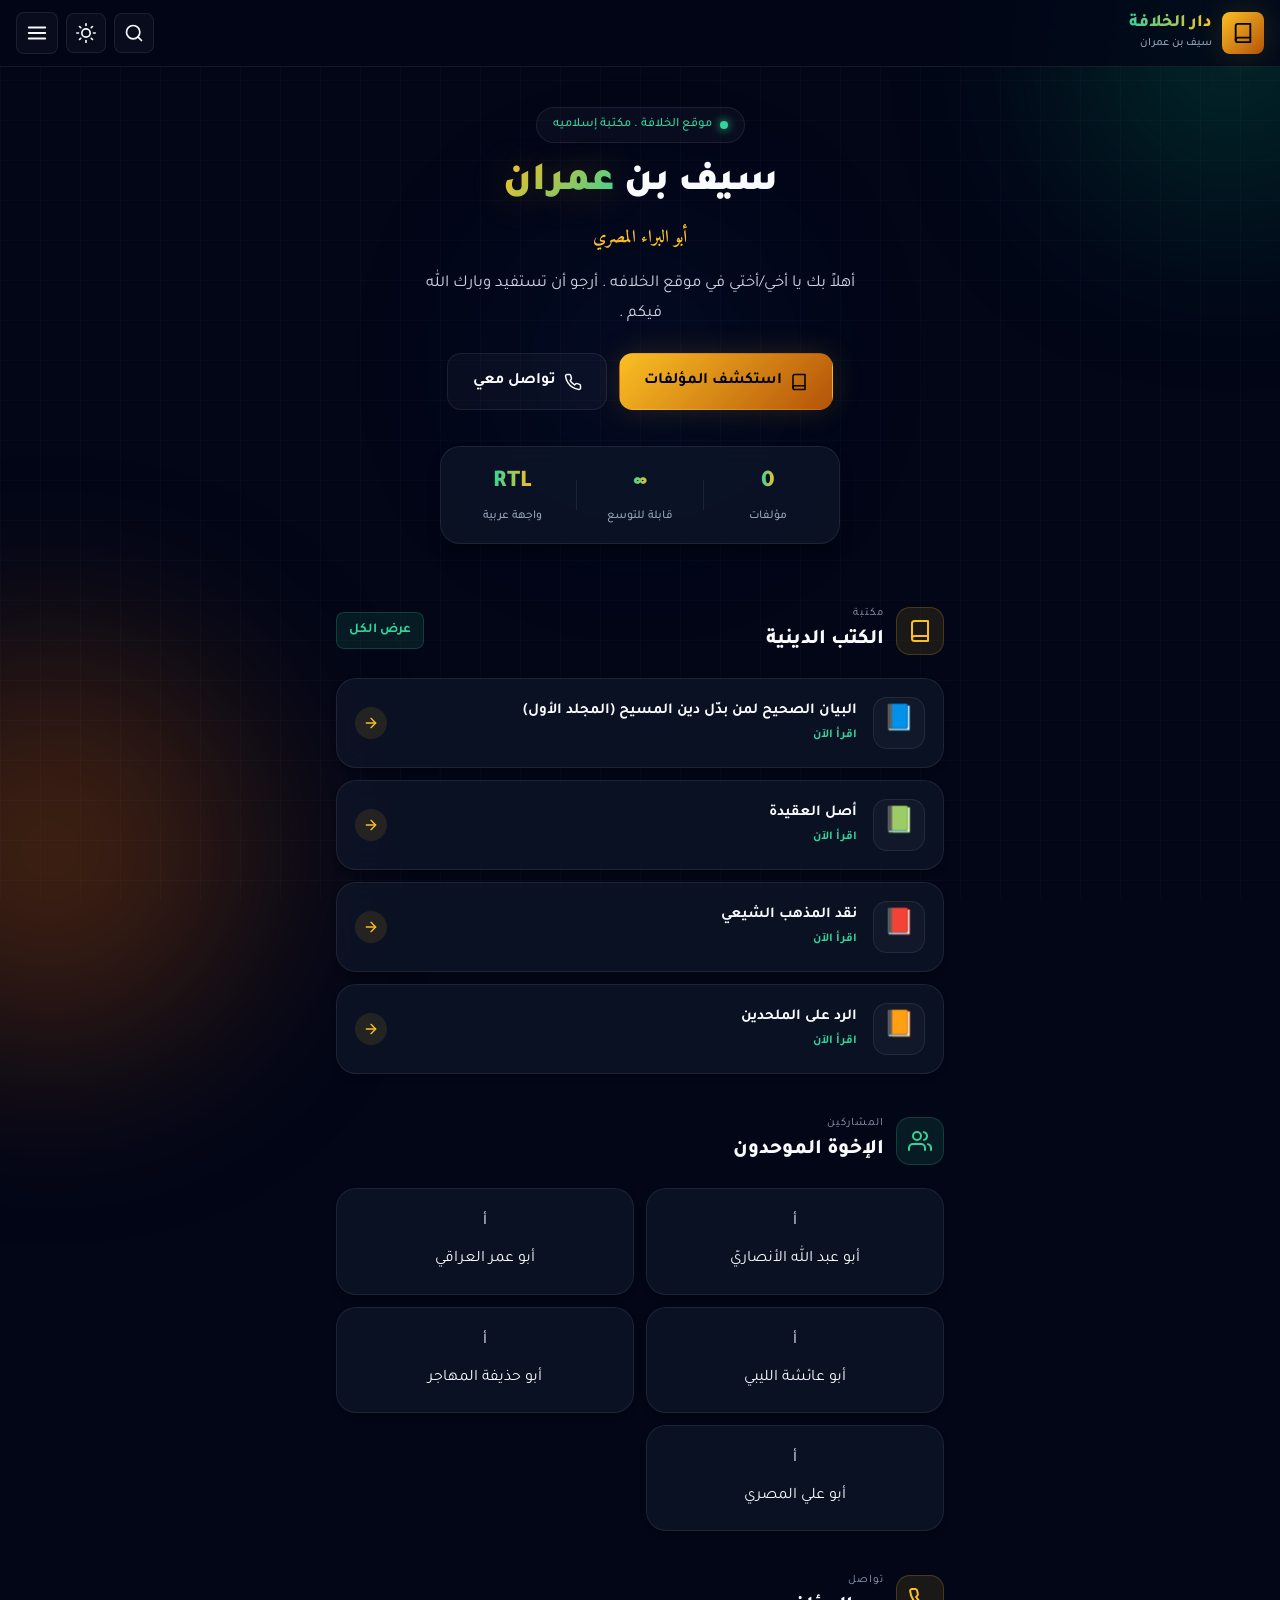
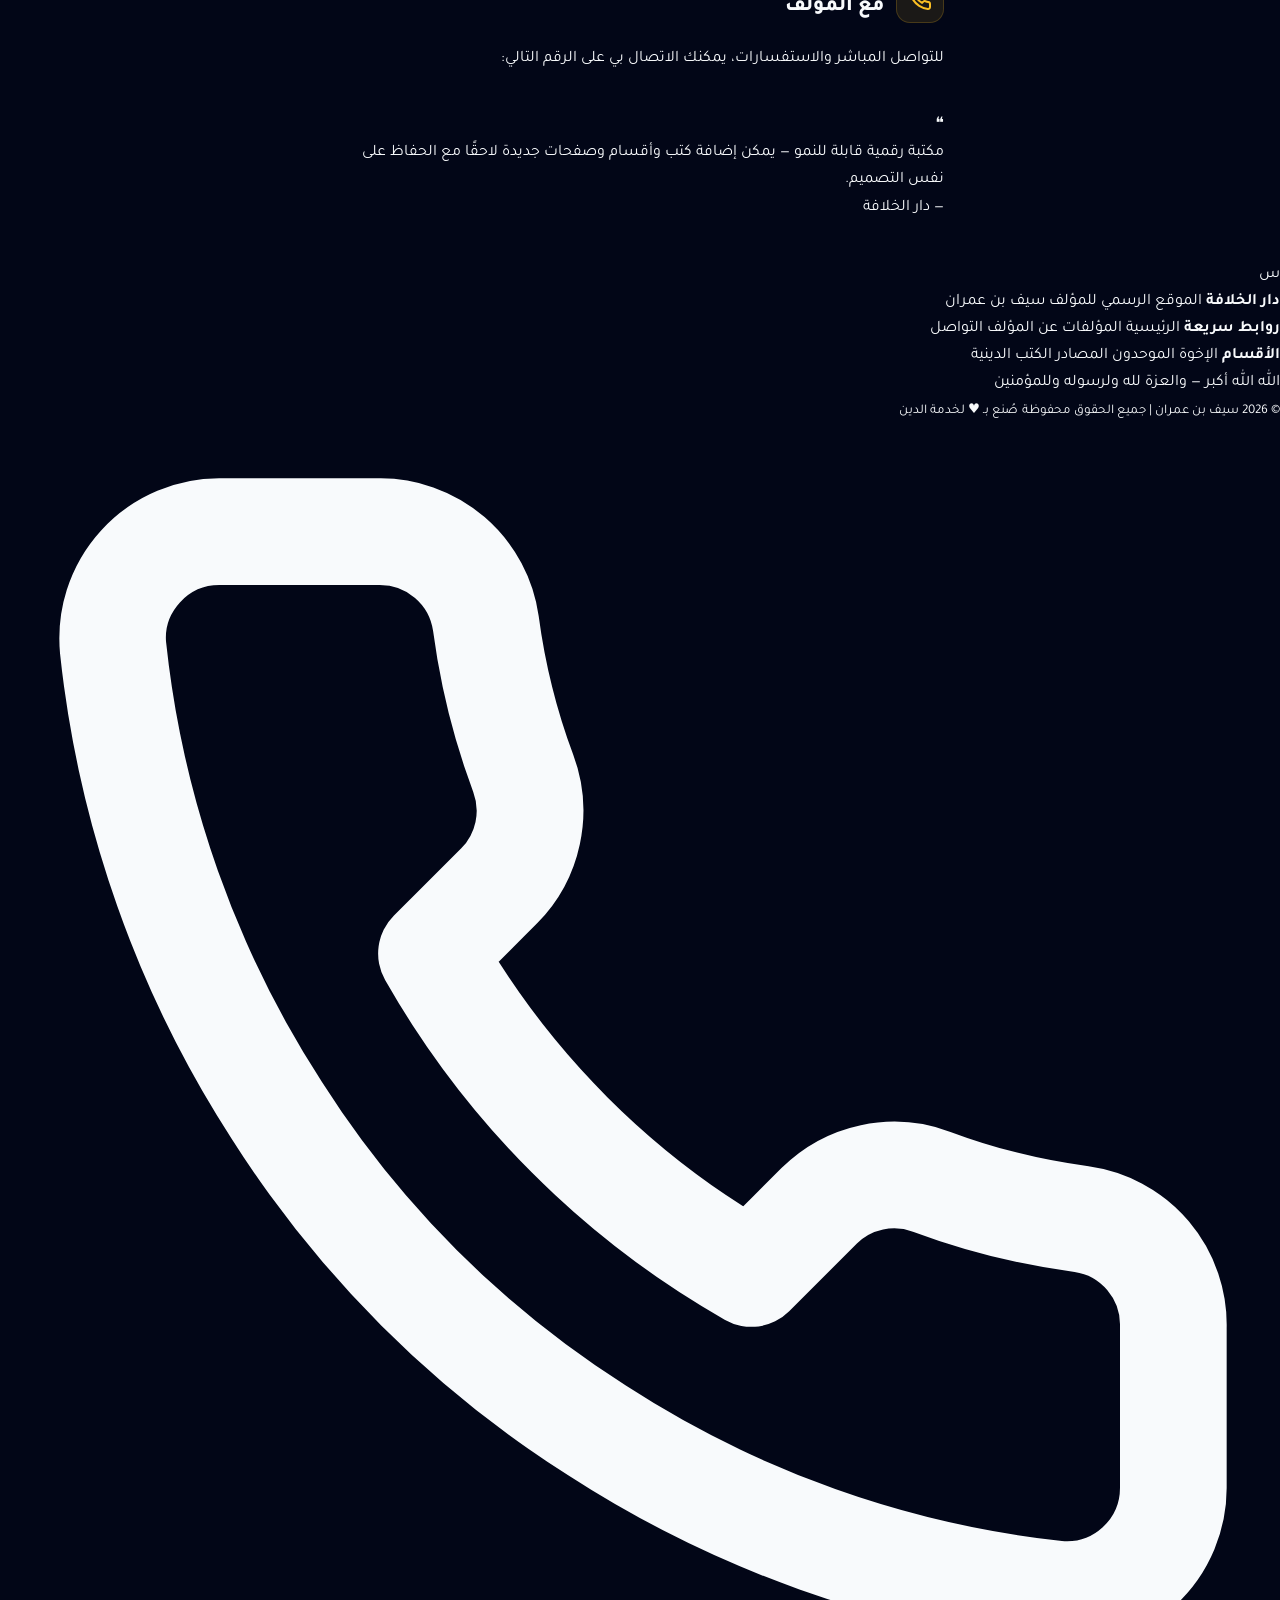
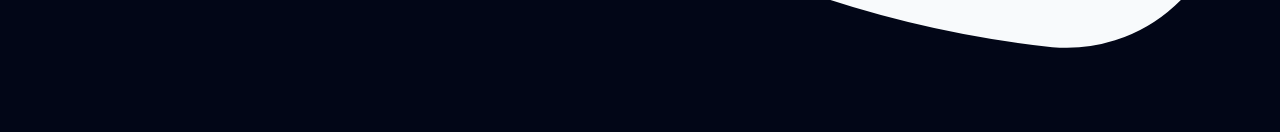
==== commit 911f930e: "Update index.html" ====
--- a/index.html
+++ b/index.html
@@ -24,7 +24,9 @@
     <!-- الخطوط -->
     <link rel="preconnect" href="https://fonts.googleapis.com">
     <link rel="preconnect" href="https://fonts.gstatic.com" crossorigin>
-    <link href="https://fonts.googleapis.com/css2?family=Tajawal:wght@400;500;700;800;900&family=Amiri:wght@400;700&display=swap" rel="stylesheet">
+    <link rel="preconnect" href="https://fonts.gstatic.com" crossorigin>
+<link href="https://fonts.googleapis.com/css2?family=Tajawal:wght@400;700;900&family=Amiri:wght@400;700&display=swap" rel="stylesheet" media="print" onload="this.media='all'">
+<noscript><link href="https://fonts.googleapis.com/css2?family=Tajawal:wght@400;700;900&family=Amiri:wght@400;700&display=swap" rel="stylesheet"></noscript>
     
     <!-- ملف التصميم الرئيسي -->
     <link rel="stylesheet" href="style.css">
@@ -129,7 +131,7 @@
             </a>
             <a href="brothers.html">
                 <svg viewBox="0 0 24 24" fill="none" stroke="currentColor" stroke-width="2" stroke-linecap="round" stroke-linejoin="round"><path d="M17 21v-2a4 4 0 0 0-4-4H5a4 4 0 0 0-4 4v2"/><circle cx="9" cy="7" r="4"/><path d="M23 21v-2a4 4 0 0 0-3-3.87"/><path d="M16 3.13a4 4 0 0 1 0 7.75"/></svg>
-                الإخوة الموحدون
+                الإخوة الموحدين 
             </a>
             <a href="contact.html">
                 <svg viewBox="0 0 24 24" fill="none" stroke="currentColor" stroke-width="2" stroke-linecap="round" stroke-linejoin="round"><path d="M22 16.92v3a2 2 0 0 1-2.18 2 19.79 19.79 0 0 1-8.63-3.07 19.5 19.5 0 0 1-6-6 19.79 19.79 0 0 1-3.07-8.67A2 2 0 0 1 4.11 2h3a2 2 0 0 1 2 1.72c.127.96.361 1.903.7 2.81a2 2 0 0 1-.45 2.11L8.09 9.91a16 16 0 0 0 6 6l1.27-1.27a2 2 0 0 1 2.11-.45c.907.339 1.85.573 2.81.7A2 2 0 0 1 22 16.92z"/></svg>
@@ -141,6 +143,10 @@
                 <a href="hadith.html">
     <svg viewBox="0 0 24 24" fill="none" stroke="currentColor" stroke-width="2" stroke-linecap="round" stroke-linejoin="round"><path d="M4 19.5A2.5 2.5 0 0 1 6.5 17H20"/><path d="M6.5 2H20v20H6.5A2.5 2.5 0 0 1 4 19.5v-15A2.5 2.5 0 0 1 6.5 2z"/></svg>
     مكتبة الأحاديث
+                </a> 
+                <a href="scholars.html">
+    <svg viewBox="0 0 24 24" fill="none" stroke="currentColor" stroke-width="2" stroke-linecap="round" stroke-linejoin="round"><path d="M17 21v-2a4 4 0 0 0-4-4H5a4 4 0 0 0-4 4v2"/><circle cx="9" cy="7" r="4"/><path d="M23 21v-2a4 4 0 0 0-3-3.87"/><path d="M16 3.13a4 4 0 0 1 0 7.75"/></svg>
+    علماء الإسلام
                 </a>
             </a>
         </div>
@@ -172,7 +178,7 @@
             </p>
             
             <p class="hero-welcome">
-                أهلاً بك يا أخي في موقعي. أرجو أن تستفيد وجزاك الله كل خير.
+                أهلاً بك يا أخي/أختي في موقع الخلافه . أرجو أن تستفيد وبارك الله فيكم .
             </p>
             
             <div class="hero-actions">
@@ -242,7 +248,7 @@
                     </svg>
                 </div>
                 <div class="section-title-wrap">
-                    <span class="section-kicker">صحبة</span>
+                    <span class="section-kicker">المشاركين </span>
                     <h3 class="section-title">الإخوة الموحدون</h3>
                 </div>
             </div>
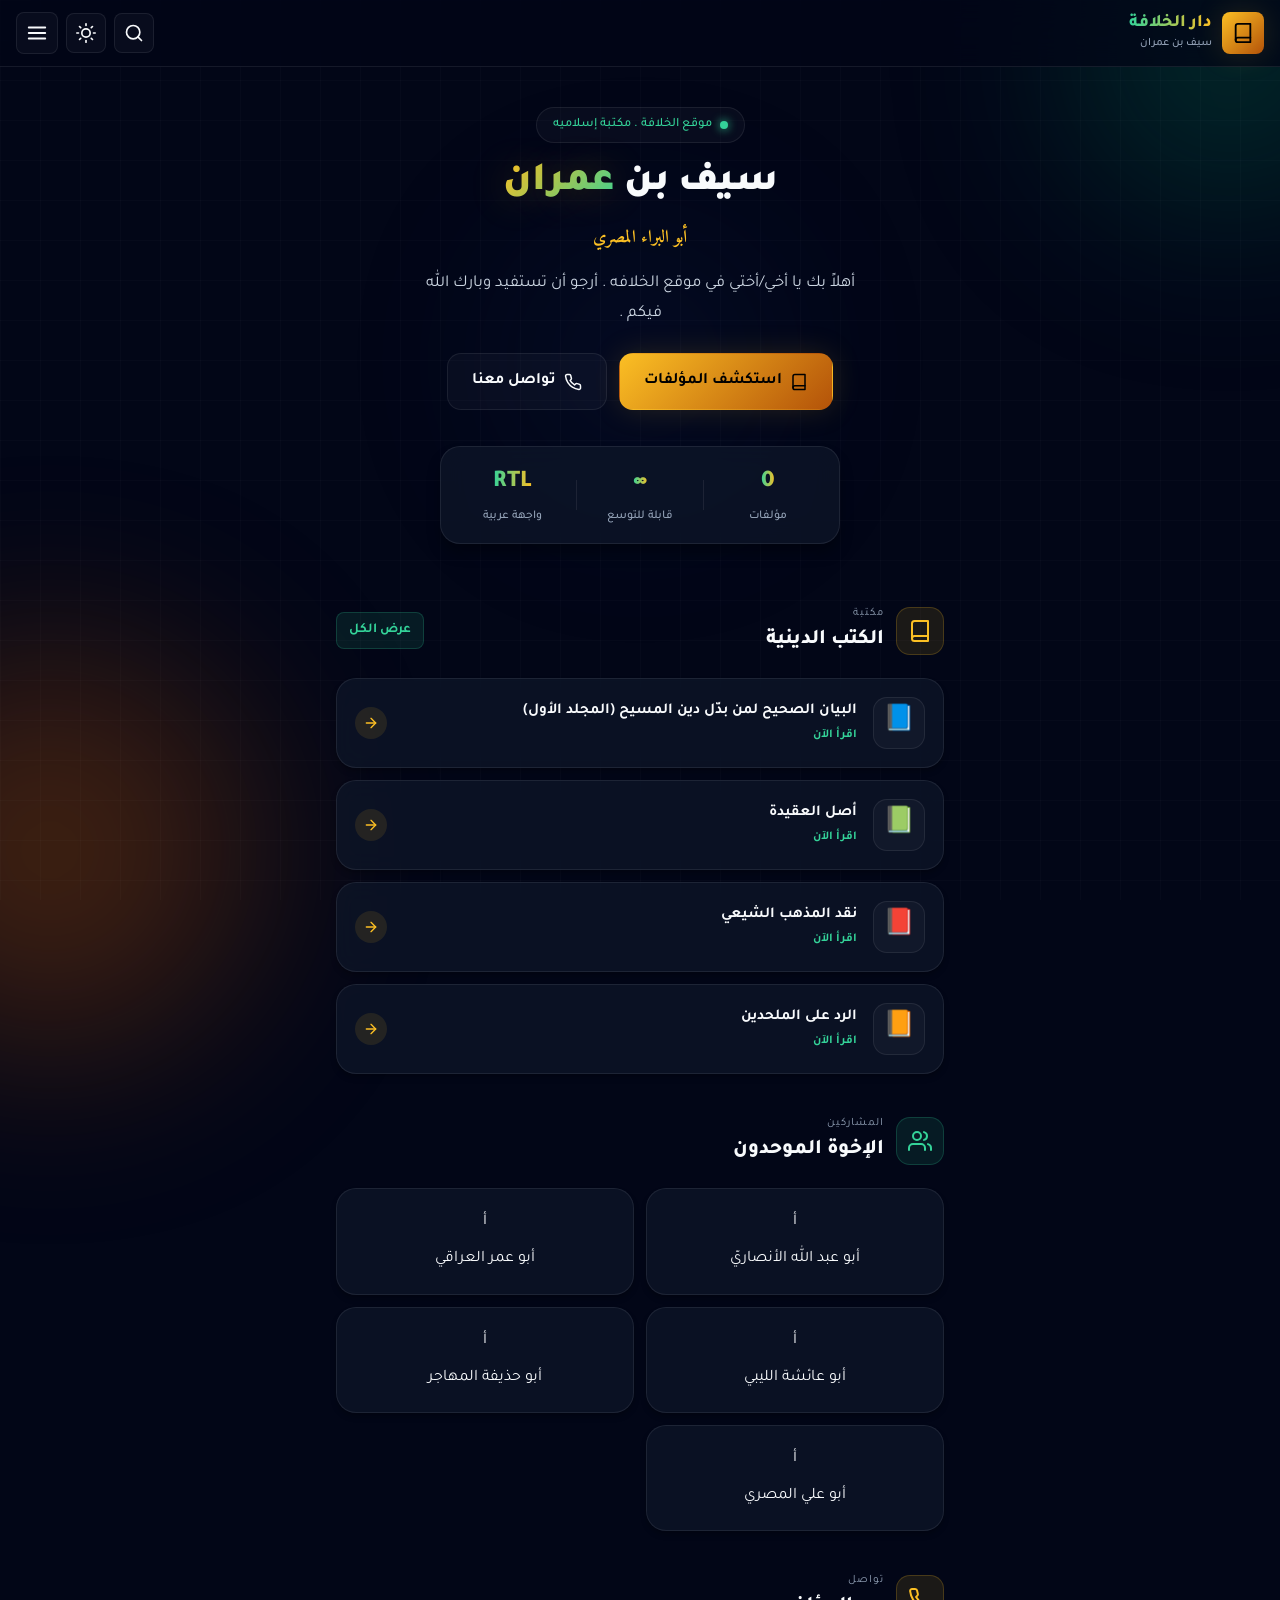
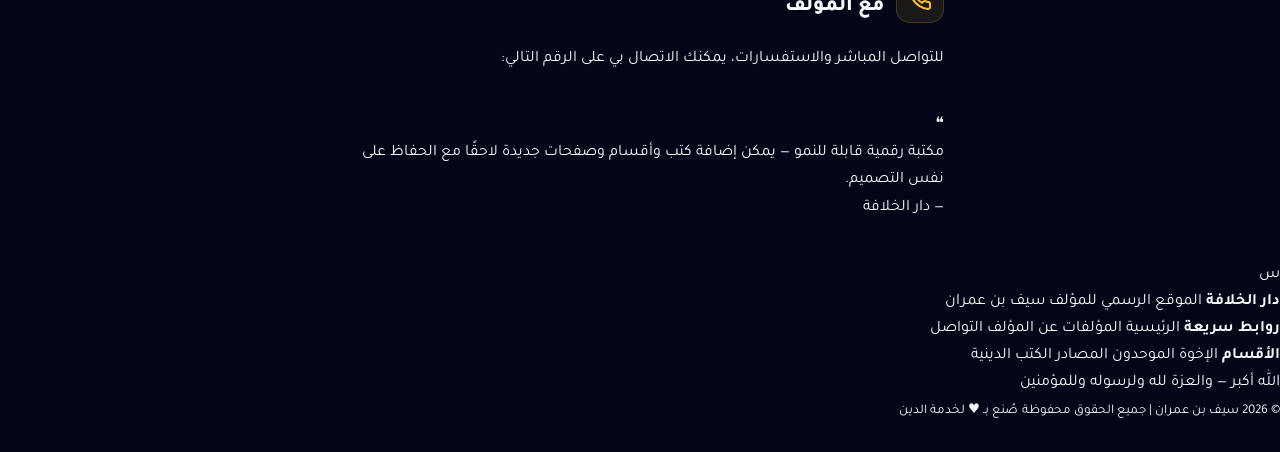
==== commit 9be695db: "Update index.html" ====
--- a/index.html
+++ b/index.html
@@ -188,7 +188,7 @@
                 </a>
                 <a href="contact.html" class="btn btn-ghost">
                     <svg viewBox="0 0 24 24" fill="none" stroke="currentColor" stroke-width="2" stroke-linecap="round" stroke-linejoin="round"><path d="M22 16.92v3a2 2 0 0 1-2.18 2 19.79 19.79 0 0 1-8.63-3.07 19.5 19.5 0 0 1-6-6 19.79 19.79 0 0 1-3.07-8.67A2 2 0 0 1 4.11 2h3a2 2 0 0 1 2 1.72c.127.96.361 1.903.7 2.81a2 2 0 0 1-.45 2.11L8.09 9.91a16 16 0 0 0 6 6l1.27-1.27a2 2 0 0 1 2.11-.45c.907.339 1.85.573 2.81.7A2 2 0 0 1 22 16.92z"/></svg>
-                    تواصل معي
+                    تواصل معنا
                 </a>
             </div>
         
@@ -320,7 +320,7 @@
             </div>
         </div>
         <div class="footer-quote">
-            <span>ﷲ</span>
+            <span></span>
             الله أكبر — والعزة لله ولرسوله وللمؤمنين
         </div>
         <div class="footer-bottom">
@@ -332,11 +332,7 @@
     <!-- ==========================================
          الأزرار العائمة (Floating Buttons)
          ========================================== -->
-    <a href="tel:01142077109" class="fab fab-contact" id="fabContact" aria-label="اتصال سريع">
-        <svg viewBox="0 0 24 24" fill="none" stroke="currentColor" stroke-width="2" stroke-linecap="round" stroke-linejoin="round">
-            <path d="M22 16.92v3a2 2 0 0 1-2.18 2 19.79 19.79 0 0 1-8.63-3.07 19.5 19.5 0 0 1-6-6 19.79 19.79 0 0 1-3.07-8.67A2 2 0 0 1 4.11 2h3a2 2 0 0 1 2 1.72c.127.96.361 1.903.7 2.81a2 2 0 0 1-.45 2.11L8.09 9.91a16 16 0 0 0 6 6l1.27-1.27a2 2 0 0 1 2.11-.45c.907.339 1.85.573 2.81.7A2 2 0 0 1 22 16.92z"/>
-        </svg>
-    </a>
+    
     
     <button class="fab fab-top" id="backToTop" aria-label="العودة للأعلى">
         <svg viewBox="0 0 24 24" fill="none" stroke="currentColor" stroke-width="2" stroke-linecap="round" stroke-linejoin="round">
--- a/style.css
+++ b/style.css
@@ -941,3 +941,38 @@
 body.light-mode .books-note-text {
     color: #334155;
 }
+/* ==========================================
+   إصلاح مشكلة اختفاء البطاقات أثناء اللمس على الجوال
+   (تعطيل backdrop-filter على الجوال فقط)
+   ========================================== */
+@media (max-width: 768px) {
+    .book-card,
+    .brother-card,
+    .contact-card,
+    .news-card,
+    .hadith-card,
+    .scholar-card,
+    .card,
+    .quote-section,
+    .hero-stats,
+    .topbar,
+    .nav-menu {
+        backdrop-filter: none !important;
+        -webkit-backdrop-filter: none !important;
+        background: rgba(15, 23, 42, 0.96) !important;
+    }
+
+    body.light-mode .book-card,
+    body.light-mode .brother-card,
+    body.light-mode .contact-card,
+    body.light-mode .news-card,
+    body.light-mode .hadith-card,
+    body.light-mode .scholar-card,
+    body.light-mode .card,
+    body.light-mode .quote-section,
+    body.light-mode .hero-stats,
+    body.light-mode .topbar,
+    body.light-mode .nav-menu {
+        background: rgba(255, 255, 255, 0.98) !important;
+    }
+}
